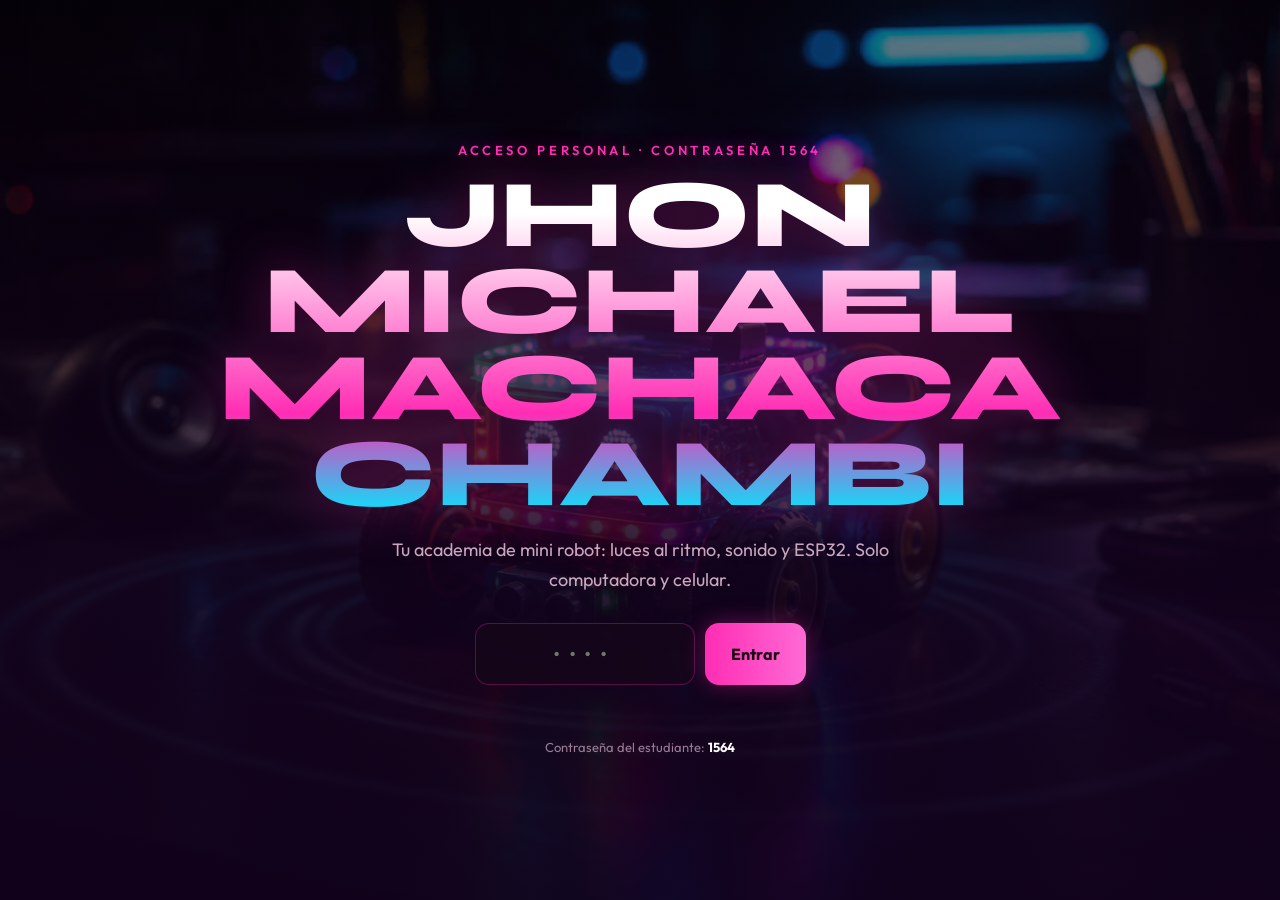
==== index.html @ 1ed936a0 "Publicar academia de Jhon Michael Machaca Chambi Sitio estático con acceso 1564, vúmetro LED, quiz y" ====
<!DOCTYPE html>
<html lang="es">
<head>
<meta charset="UTF-8" />
<meta name="viewport" content="width=device-width, initial-scale=1" />
<title>Jhon Michael Machaca Chambi · Mini robot LED</title>
<link rel="preconnect" href="https://fonts.googleapis.com" />
<link rel="preconnect" href="https://fonts.gstatic.com" crossorigin />
<link href="https://fonts.googleapis.com/css2?family=Syne:wght@700;800&family=Outfit:wght@300;400;500;600;700&family=JetBrains+Mono:wght@400;600&display=swap" rel="stylesheet" />
<style>
:root{
  --bg:#09010f; --card:#16061a; --line:rgba(255,45,180,.28);
  --mag:#ff2db4; --cyan:#00e8ff; --amber:#ffb020; --lime:#c8ff3d;
  --txt:#ffeef8; --muted:#c9a8c0; --ok:#32f08c; --bad:#ff4d6d;
  --pur:#1a0520;
}
*{box-sizing:border-box;margin:0;padding:0}
html,body{background:var(--bg);color:var(--txt);font-family:Outfit,system-ui,sans-serif;min-height:100%}
body{overflow-x:hidden}
img{max-width:100%;display:block}
button,input{font-family:inherit}
a{color:var(--cyan)}

#gate{position:fixed;inset:0;z-index:80;display:grid;place-items:center;
  background:#09010f url("img/hero.jpg") center/cover no-repeat;}
#gate::before{content:"";position:absolute;inset:0;background:
  linear-gradient(180deg,rgba(9,1,15,.5),rgba(18,2,28,.94) 72%)}
.gate-box{position:relative;z-index:1;text-align:center;padding:32px 28px;max-width:980px;width:92%}
.kicker{letter-spacing:.28em;text-transform:uppercase;color:var(--mag);font-size:13px;font-weight:600;margin-bottom:14px;
  text-shadow:0 0 18px rgba(255,45,180,.45)}
.mega{font-family:Syne,sans-serif;font-weight:800;line-height:.9;font-size:clamp(40px,8.4vw,96px);
  background:linear-gradient(180deg,#fff 12%,var(--mag) 70%,var(--cyan));
  -webkit-background-clip:text;background-clip:text;color:transparent;
  filter:drop-shadow(0 0 28px rgba(255,45,180,.35))}
.sub{margin:18px auto 28px;color:var(--muted);font-size:18px;max-width:560px}
.login-row{display:flex;gap:10px;justify-content:center;flex-wrap:wrap}
.login-row input{background:rgba(22,6,26,.86);border:1px solid var(--line);color:#fff;font-size:22px;
  letter-spacing:.4em;text-align:center;padding:16px 18px;border-radius:14px;width:220px;outline:none}
.login-row input:focus{border-color:var(--mag);box-shadow:0 0 0 4px rgba(255,45,180,.22)}
.btn{background:linear-gradient(90deg,var(--mag),#ff6ad5);color:#1a0414;border:0;font-weight:700;
  padding:16px 26px;border-radius:14px;cursor:pointer;font-size:16px;box-shadow:0 0 22px rgba(255,45,180,.35)}
.btn:hover{filter:brightness(1.08)}
.btn.ghost{background:transparent;color:var(--mag);border:1px solid var(--line);box-shadow:none}
.err{color:var(--bad);min-height:22px;margin-top:12px;font-weight:600}
.hint{margin-top:18px;color:#9a7a94;font-size:13px}

#app{display:none}
.top{position:sticky;top:0;z-index:20;backdrop-filter:blur(16px);
  background:rgba(9,1,15,.78);border-bottom:1px solid var(--line);
  display:flex;align-items:center;justify-content:space-between;padding:12px 6vw;gap:12px}
.brand{font-family:Syne,sans-serif;font-weight:800;font-size:15px;letter-spacing:.04em}
.brand span{color:var(--mag)}
nav{display:flex;gap:16px;flex-wrap:wrap;font-size:13px}
nav a{color:var(--muted);text-decoration:none}
nav a:hover{color:var(--cyan)}
.wrap{width:min(1180px,92vw);margin:0 auto}

.hero{position:relative;min-height:88vh;display:grid;align-items:end;
  background:#09010f url("img/hero.jpg") center/cover no-repeat}
.hero::after{content:"";position:absolute;inset:0;background:
  linear-gradient(180deg,rgba(9,1,15,.18) 8%,rgba(9,1,15,.94) 80%)}
.hero-inner{position:relative;z-index:1;padding:8vh 6vw 8vh}
.hero h1{font-family:Syne,sans-serif;font-weight:800;font-size:clamp(42px,9vw,108px);line-height:.9;max-width:18ch}
.hero h1 em{font-style:normal;background:linear-gradient(90deg,#fff,var(--mag),var(--cyan));
  -webkit-background-clip:text;background-clip:text;color:transparent}
.chips{display:flex;gap:8px;flex-wrap:wrap;margin:22px 0 10px}
.chip{border:1px solid var(--line);background:rgba(255,45,180,.1);color:var(--mag);
  padding:8px 14px;border-radius:999px;font-size:13px;font-weight:600}
.lead{font-size:clamp(18px,2.2vw,24px);color:#f3d7ea;max-width:64ch;margin-top:10px}

section{padding:88px 0}
h2{font-family:Syne,sans-serif;font-size:clamp(28px,5vw,52px);line-height:1;margin-bottom:12px}
h2 b{color:var(--mag)}
.sec-k{color:var(--amber);letter-spacing:.22em;text-transform:uppercase;font-size:12px;font-weight:700;margin-bottom:10px}
p{color:var(--muted);line-height:1.65}

.videos{display:grid;grid-template-columns:1fr 1fr;gap:22px;margin-top:28px}
@media (max-width:860px){.videos{grid-template-columns:1fr}}
.vcard{background:var(--card);border:1px solid var(--line);border-radius:22px;overflow:hidden}
.vcard iframe{width:100%;aspect-ratio:16/9;border:0;display:block}
.vcard .meta{padding:18px 20px}
.vcard h3{font-size:18px;margin-bottom:6px}
.vcard p{font-size:14px}

.lab{display:grid;grid-template-columns:1.15fr .85fr;gap:22px;margin-top:28px}
@media (max-width:900px){.lab{grid-template-columns:1fr}}
.panel{background:var(--card);border:1px solid var(--line);border-radius:22px;padding:22px}
.modes{display:flex;gap:8px;margin:12px 0 16px}
.modes button{flex:1;padding:10px;border-radius:12px;border:1px solid var(--line);background:#220816;color:var(--txt);cursor:pointer}
.modes button.on{background:rgba(255,45,180,.16);border-color:var(--mag);color:var(--mag);font-weight:700}
.arena{position:relative;height:340px;border-radius:16px;background:
  radial-gradient(circle at 50% 30%,#2a0a28,#0c0212 70%);border:1px solid var(--line);overflow:hidden;
  display:flex;flex-direction:column;align-items:center;justify-content:center;gap:18px;padding:16px}
.vu{display:flex;align-items:flex-end;gap:7px;height:150px}
.bar{width:18px;border-radius:6px 6px 3px 3px;background:linear-gradient(180deg,var(--mag),var(--amber),var(--lime));
  box-shadow:0 0 12px rgba(255,45,180,.35);height:12%;transition:height .08s linear}
.face{width:88px;height:72px;border-radius:18px;background:linear-gradient(180deg,#2a1234,#140816);
  border:2px solid var(--mag);position:relative;box-shadow:0 0 24px rgba(255,45,180,.35)}
.eye{position:absolute;top:22px;width:16px;height:16px;border-radius:50%;background:var(--cyan);
  box-shadow:0 0 14px var(--cyan)}
.eye.l{left:16px}.eye.r{right:16px}
.mouth{position:absolute;bottom:14px;left:26px;right:26px;height:6px;border-radius:6px;background:var(--mag);opacity:.85}
.face.pulse .eye{animation:blink 0.6s ease-in-out infinite}
@keyframes blink{0%,100%{transform:scale(1);opacity:1}50%{transform:scale(1.35);opacity:.7}}
.cmds{display:flex;gap:8px;flex-wrap:wrap;margin-top:14px}
.cmds button{background:#220816;border:1px solid var(--line);color:#fff;padding:10px 12px;border-radius:10px;cursor:pointer}
.log{font-family:"JetBrains Mono",monospace;font-size:12px;color:var(--cyan);min-height:44px;margin-top:10px}
.pillars{display:grid;gap:12px}
.pillar{padding:16px;border-radius:16px;background:#220816;border:1px solid var(--line)}
.pillar strong{display:block;color:#fff;font-size:16px;margin-bottom:4px}
.pillar span{color:var(--mag);font-size:12px;letter-spacing:.12em;text-transform:uppercase}

.q{background:var(--card);border:1px solid var(--line);border-radius:20px;padding:22px;margin:16px 0}
.q h3{font-size:18px;margin-bottom:12px}
.opts label{display:block;padding:10px 12px;border-radius:12px;border:1px solid transparent;margin:6px 0;cursor:pointer;color:#f3d7ea}
.opts label:hover{background:#220816}
.opts input{margin-right:8px}
.q.ok{border-color:var(--ok)}
.q.bad{border-color:var(--bad)}
.scorebox{display:none;margin-top:24px;padding:28px;border-radius:24px;
  background:linear-gradient(180deg,#220816,#16061a);border:1px solid var(--mag);text-align:center}
.scorebox .big{font-family:Syne,sans-serif;font-size:clamp(48px,10vw,96px);color:var(--mag)}

#proyectos{display:none}
.grid5{display:grid;grid-template-columns:repeat(auto-fit,minmax(280px,1fr));gap:20px;margin-top:28px}
.pcard{background:var(--card);border:1px solid var(--line);border-radius:22px;overflow:hidden;display:flex;flex-direction:column}
.pcard img{width:100%;height:180px;object-fit:cover}
.pcard .body{padding:18px 18px 20px;flex:1;display:flex;flex-direction:column}
.pcard h3{font-size:20px;margin:6px 0 8px}
.pcard p{font-size:14px;flex:1}
.pick{margin-top:14px}
.picked{outline:2px solid var(--mag);box-shadow:0 0 0 6px rgba(255,45,180,.16)}
#eleccion{display:none;margin-top:28px;padding:28px;border-radius:22px;border:1px solid var(--amber);background:#1a1208}
footer{padding:40px 6vw 70px;color:#9a7a94;font-size:13px;border-top:1px solid var(--line)}
</style>
</head>
<body>

<div id="gate">
  <div class="gate-box">
    <div class="kicker">Acceso personal · contraseña 1564</div>
    <div class="mega">JHON<br>MICHAEL<br>MACHACA<br>CHAMBI</div>
    <p class="sub">Tu academia de mini robot: luces al ritmo, sonido y ESP32. Solo computadora y celular.</p>
    <div class="login-row">
      <input id="pwd" type="password" inputmode="numeric" maxlength="8" placeholder="••••" autocomplete="off" />
      <button class="btn" id="enterBtn">Entrar</button>
    </div>
    <div class="err" id="err"></div>
    <p class="hint">Contraseña del estudiante: <b style="color:#fff">1564</b></p>
  </div>
</div>

<div id="app">
  <div class="top">
    <div class="brand">JHON MICHAEL <span>MACHACA CHAMBI</span></div>
    <nav>
      <a href="#inicio">Inicio</a>
      <a href="#videos">Videos</a>
      <a href="#recurso">Vúmetro</a>
      <a href="#quiz">Quiz</a>
      <a href="#proyectos">Proyectos</a>
    </nav>
  </div>

  <header class="hero" id="inicio">
    <div class="hero-inner">
      <div class="kicker">Ruta 2026 · Mini robot · LED + sonido</div>
      <h1>Hola, <em>Jhon Michael Machaca Chambi</em></h1>
      <div class="chips">
        <span class="chip">Mini robot</span>
        <span class="chip">Luces al ritmo</span>
        <span class="chip">ESP32 para empezar</span>
        <span class="chip">Solo computadora y celular</span>
      </div>
      <p class="lead">Pediste algo simple para principiantes: un mini robot con luces y sonido, todos los básicos. Aquí no hay taller físico. Vas a ver dos videos, jugar con un vúmetro virtual creado para ti, responder 10 preguntas y elegir un proyecto que vive en la web o el celular.</p>
    </div>
  </header>

  <section id="videos">
    <div class="wrap">
      <div class="sec-k">Paso 1 · Mira con atención</div>
      <h2>Tus videos, <b>Jhon</b></h2>
      <p>El primero es un vúmetro: los LEDs brillan con el volumen de la música. El segundo es un top 5 de robots ESP32 para quien recién empieza: Bluetooth integrado (sin HC-05), L298N, powerbank, voz, seguidor de línea y ultrasónico.</p>
      <div class="videos">
        <article class="vcard">
          <iframe src="https://www.youtube.com/embed/ltYu5JxbucE" title="Mini robot con luces al ritmo de la música (Carl-18)" allow="accelerometer; autoplay; clipboard-write; encrypted-media; gyroscope; picture-in-picture; web-share" allowfullscreen></iframe>
          <div class="meta">
            <h3>Mini robot con luces al ritmo de la música (Carl-18)</h3>
            <p>Vúmetro: los LEDs brillan según el volumen de la música. La señal de audio se convierte en nivel de luz. Jhon, este es el efecto que vas a simular en tu laboratorio virtual.</p>
          </div>
        </article>
        <article class="vcard">
          <iframe src="https://www.youtube.com/embed/zw5Iul2Xeo0" title="TOP 5 robots ESP32 para principiantes (Roboticos / Edison R. Sasig)" allow="accelerometer; autoplay; clipboard-write; encrypted-media; gyroscope; picture-in-picture; web-share" allowfullscreen></iframe>
          <div class="meta">
            <h3>TOP 5 robots ESP32 para principiantes (Roboticos / Edison R. Sasig)</h3>
            <p>ESP32 con Bluetooth integrado (no hace falta HC-05), driver L298N, powerbank de celular, Arduino IDE y la app 32 BT Control de MIT App Inventor. El robot por voz usa el mismo hardware: solo cambia la app. Seguidor de línea con TCRT5000 y laberinto con ultrasónico (5 V vs 3.3 V).</p>
          </div>
        </article>
      </div>
    </div>
  </section>

  <section id="recurso">
    <div class="wrap">
      <div class="sec-k">Recurso original · solo software</div>
      <h2>Vúmetro virtual de <b>Jhon</b></h2>
      <p>Sin kit físico. Este laboratorio vive en la computadora o el celular: 12 barras LED reaccionan al ritmo, como el vúmetro de Carl-18. Elige Beat (pulso constante), Clap (un pico de volumen) o Silence. La carita del mini robot de Jhon parpadea en cian cuando hay sonido.</p>
      <div class="lab">
        <div class="panel">
          <strong style="color:#fff">Mini robot de Jhon Michael Machaca Chambi · luces al ritmo</strong>
          <div class="modes">
            <button class="on" id="mBeat">Beat</button>
            <button id="mClap">Clap</button>
            <button id="mSilence">Silence</button>
          </div>
          <div class="arena" id="arena">
            <div class="vu" id="vu"></div>
            <div class="face" id="face">
              <div class="eye l"></div>
              <div class="eye r"></div>
              <div class="mouth"></div>
            </div>
          </div>
          <div class="cmds">
            <button onclick="setMode('beat')">Beat</button>
            <button onclick="setMode('clap')">Clap</button>
            <button onclick="setMode('silence')">Silence</button>
          </div>
          <div class="log" id="log">&gt; Listo, Jhon. Pulsa Beat y mira cómo bailan los LEDs.</div>
        </div>
        <div class="pillars">
          <div class="pillar"><span>01 LED</span><strong>La luz es el volumen</strong><p>Un vúmetro convierte la señal de audio en brillo. Más música = más LEDs encendidos. Eso es exactamente lo que viste en Carl-18.</p></div>
          <div class="pillar"><span>02 Sonido</span><strong>El oído del robot</strong><p>Un micrófono o la salida de audio alimenta el circuito. Aquí lo simulamos con Beat, Clap y Silence, para que Jhon practique sin soldar.</p></div>
          <div class="pillar"><span>03 ESP32</span><strong>Bluetooth ya viene dentro</strong><p>El ESP32 trae Bluetooth integrado: no necesitas el módulo HC-05. Se programa con Arduino IDE y se alimenta con un powerbank de celular. El L298N mueve los motores.</p></div>
          <div class="pillar"><span>04 App</span><strong>MIT App Inventor · 32 BT Control</strong><p>Desde el celular mandas flechas o voz (adelante, atrás, izquierda, derecha, detener). El hardware es el mismo; solo cambia la app. Todo esto Jhon puede enseñarlo en un simulador web.</p></div>
        </div>
      </div>
    </div>
  </section>

  <section id="quiz">
    <div class="wrap">
      <div class="sec-k">Paso 2 · Nivel medio · 16 años</div>
      <h2>Quiz para <b>Jhon Michael Machaca Chambi</b></h2>
      <p>Diez preguntas basadas solo en los dos videos. Elige una opción. Al enviar se califica solo (verde / rojo) y se desbloquean tus 5 proyectos.</p>
      <form id="quizForm"></form>
      <button class="btn" id="gradeBtn" style="margin-top:12px">Calificar a Jhon</button>
      <div class="scorebox" id="scorebox"></div>
    </div>
  </section>

  <section id="proyectos">
    <div class="wrap">
      <div class="sec-k">Paso 3 · Elige tu camino</div>
      <h2>Cinco proyectos de <b>Jhon</b></h2>
      <p>Todo se hace con computadora o celular. Nada de robot físico ni taller. Cada uno lleva el nombre de Jhon Michael Machaca Chambi y puede volverse un ingreso o un impacto social. Elige uno.</p>
      <div class="grid5">
        <article class="pcard" data-p="LEDBeat Jhon">
          <img src="img/ledbeat.jpg" alt="LEDBeat Jhon, vúmetro web de música" />
          <div class="body">
            <span class="chip">Vúmetro web</span>
            <h3>LEDBeat Jhon</h3>
            <p>Jhon crea un vúmetro web y un robot virtual que reacciona a la música, como Carl-18 pero en el navegador. Freemium para colegios: versión gratis + plan de aula.</p>
            <button class="btn pick">Elegir este</button>
          </div>
        </article>
        <article class="pcard" data-p="Curso Mini Robot de Jhon">
          <img src="img/curso.jpg" alt="Curso Mini Robot de Jhon" />
          <div class="body">
            <span class="chip">Curso en línea</span>
            <h3>Curso Mini Robot de Jhon</h3>
            <p>Curso para principiantes: LED, buzzer, ESP32, Bluetooth integrado y control por voz. Licencias a colegios que no tienen taller físico. Se programa en Arduino IDE, como en el video.</p>
            <button class="btn pick">Elegir este</button>
          </div>
        </article>
        <article class="pcard" data-p="App Control Jhon">
          <img src="img/appbt.jpg" alt="App Control Jhon, flechas y micrófono" />
          <div class="body">
            <span class="chip">App de celular</span>
            <h3>App Control Jhon</h3>
            <p>App con flechas y micrófono que controla un robot VIRTUAL (adelante, atrás, izquierda, derecha, detener). Inspirada en 32 BT Control de MIT App Inventor. El hardware no cambia: solo la app.</p>
            <button class="btn pick">Elegir este</button>
          </div>
        </article>
        <article class="pcard" data-p="SensorLab Jhon">
          <img src="img/sensorlab.jpg" alt="SensorLab Jhon, simulador de sensores" />
          <div class="body">
            <span class="chip">Simulador de sensores</span>
            <h3>SensorLab Jhon</h3>
            <p>Simulador web de seguidor de línea (TCRT5000 a 3–5 mm, LED on = blanco / off = negro) y ultrasónico (5 V vs 3.3 V del ESP32, divisor en el pin echo). Talleres virtuales para escuelas rurales.</p>
            <button class="btn pick">Elegir este</button>
          </div>
        </article>
        <article class="pcard" data-p="RoboClase Jhon">
          <img src="img/roboclase.jpg" alt="RoboClase Jhon, plataforma para aulas sin kit" />
          <div class="body">
            <span class="chip">Plataforma social</span>
            <h3>RoboClase Jhon</h3>
            <p>Plataforma de lecciones y simuladores para aulas que no tienen kit. Gratis primero para la comunidad de Jhon Michael Machaca Chambi; después un plan municipal.</p>
            <button class="btn pick">Elegir este</button>
          </div>
        </article>
      </div>
      <div id="eleccion"></div>
    </div>
  </section>

  <footer>
    Espacio personalizado de <b style="color:#fff">Jhon Michael Machaca Chambi</b> · acceso 1564 · mini robot, luces al ritmo y ESP32 · solo computadora y celular.
  </footer>
</div>

<script>
const PASS="1564";
const enter=()=>{
  const v=document.getElementById("pwd").value.trim();
  if(v===PASS){
    document.getElementById("gate").style.display="none";
    document.getElementById("app").style.display="block";
    window.scrollTo(0,0);
    startVu();
  }else{
    document.getElementById("err").textContent="Contraseña incorrecta. La de Jhon es 1564.";
  }
};
document.getElementById("enterBtn").onclick=enter;
document.getElementById("pwd").addEventListener("keydown",e=>{if(e.key==="Enter")enter()});

const vu=document.getElementById("vu");
for(let i=0;i<12;i++){
  const b=document.createElement("div");
  b.className="bar";
  vu.appendChild(b);
}
const bars=[...vu.querySelectorAll(".bar")];
const face=document.getElementById("face");
const log=document.getElementById("log");
let mode="beat", t=0, clapUntil=0, raf=0;

function setMode(m){
  mode=m;
  document.getElementById("mBeat").classList.toggle("on", m==="beat");
  document.getElementById("mClap").classList.toggle("on", m==="clap");
  document.getElementById("mSilence").classList.toggle("on", m==="silence");
  if(m==="clap"){
    clapUntil=performance.now()+420;
    log.textContent="> Clap: pico de volumen. Los 12 LEDs de Jhon se encienden y bajan.";
  }else if(m==="beat"){
    log.textContent="> Beat: las barras bailan al ritmo. Como el vúmetro de Carl-18.";
  }else{
    log.textContent="> Silence: sin audio, los LEDs se apagan. El robot de Jhon descansa.";
  }
}
document.getElementById("mBeat").onclick=()=>setMode("beat");
document.getElementById("mClap").onclick=()=>setMode("clap");
document.getElementById("mSilence").onclick=()=>setMode("silence");

function tick(now){
  t=now/180;
  const clap=mode==="clap" && now<clapUntil;
  const silent=mode==="silence" || (mode==="clap" && now>=clapUntil);
  face.classList.toggle("pulse", !silent);
  bars.forEach((b,i)=>{
    let h;
    if(silent){
      h=8+Math.sin(t*0.4+i)*3;
    }else if(clap){
      const decay=Math.max(0,(clapUntil-now)/420);
      h=30+decay*70+Math.sin(t*8+i)*8;
    }else{
      const wave=0.55+0.45*Math.sin(t+i*0.55)+0.2*Math.sin(t*2.1+i);
      h=12+wave*78*(0.55+0.45*((i%4)/4));
    }
    b.style.height=Math.max(8,Math.min(100,h))+"%";
  });
  raf=requestAnimationFrame(tick);
}
function startVu(){
  if(!raf) raf=requestAnimationFrame(tick);
}

const Q=[
  {q:"En el video de Carl-18, ¿qué hace un vúmetro en el mini robot?",
   o:["Apaga los motores cuando hay ruido en la sala.","Hace que los LEDs brillen según el volumen de la música.","Mide la temperatura del ESP32.","Carga el powerbank del celular."],a:1},
  {q:"¿Qué convierte un VU-meter, según ese mismo video?",
   o:["Luz en movimiento de las ruedas.","La señal de audio en un nivel de luz.","Bluetooth en WiFi.","Código de Python en Arduino."],a:1},
  {q:"¿Por qué el robot con ESP32 no necesita el módulo HC-05?",
   o:["Porque siempre va conectado por USB.","Porque el ESP32 ya trae Bluetooth integrado.","Porque el L298N reemplaza al Bluetooth.","Porque el celular se conecta por infrarrojo."],a:1},
  {q:"¿Qué es el L298N en la robótica educativa del segundo video?",
   o:["Un sensor de línea TCRT5000.","Un driver de motores: controla los motores del robot.","Una app de voz para el celular.","Un tipo de LED RGB."],a:1},
  {q:"¿Con qué se alimenta el robot ESP32 que muestra Roboticos?",
   o:["Con un transformador de 220 V de la pared.","Con un powerbank de celular.","Solo con energía solar.","Únicamente con el USB de la computadora mientras corre."],a:1},
  {q:"El robot Bluetooth y el robot por voz, ¿en qué se diferencian?",
   o:["Usan placas distintas: uno ESP32 y otro Arduino Uno.","Usan el MISMO hardware; solo cambia la app del celular.","El de voz necesita un HC-05 extra.","El de voz no puede usar el L298N."],a:1},
  {q:"¿Cuáles son las órdenes de voz del robot del video?",
   o:["start, stop, jump, sit, run.","adelante, atrás, izquierda, derecha, detener.","prender, apagar, volar, aterrizar.","solo izquierda y derecha."],a:1},
  {q:"En el sensor TCRT5000, ¿cuándo se enciende el LED de calibración?",
   o:["Sobre la línea negra.","En superficie blanca (se apaga sobre la línea negra).","Solo cuando el robot está apagado.","Cuando el ultrasónico mide 30 cm."],a:1},
  {q:"¿Cómo se colocan los sensores de línea respecto a la pista?",
   o:["A 10–15 cm, bien separados.","A 3 a 5 mm de la pista, cerca uno del otro.","Pegados al techo del chasis.","A 30 cm, igual que el follow-me."],a:1},
  {q:"El ultrasónico es de 5 V y el ESP32 de 3.3 V. ¿Qué hay que hacer?",
   o:["Conectar el eco directo al ESP32, no pasa nada.","Usar un divisor de voltaje o conversor de lógica, sobre todo en el pin echo.","Subir el ESP32 a 12 V.","Quitar el L298N para que no haya conflicto."],a:1}
];
const form=document.getElementById("quizForm");
Q.forEach((item,i)=>{
  const d=document.createElement("div");d.className="q";d.id="q"+i;
  d.innerHTML=`<h3>${i+1}. ${item.q}</h3><div class="opts">${item.o.map((t,j)=>`<label><input type="radio" name="q${i}" value="${j}" /> ${t}</label>`).join("")}</div>`;
  form.appendChild(d);
});
document.getElementById("gradeBtn").onclick=()=>{
  let score=0, missing=0;
  Q.forEach((item,i)=>{
    const sel=form.querySelector(`input[name="q${i}"]:checked`);
    const box=document.getElementById("q"+i);
    box.classList.remove("ok","bad");
    if(!sel){missing++;box.classList.add("bad");return}
    if(+sel.value===item.a){score++;box.classList.add("ok")}
    else box.classList.add("bad");
  });
  if(missing){alert("Jhon, responde las "+missing+" que te faltan.");return}
  const pct=Math.round(score/10*100);
  let msg=pct>=80?"Excelente. Ya tienes base para elegir un proyecto de mini robot virtual.":pct>=60?"Bien. Revisa las que marcamos en rojo y vuelve a los videos si hace falta.":"Hay que volver a los videos. El vúmetro virtual te ayuda a ver LED + sonido.";
  const box=document.getElementById("scorebox");
  box.style.display="block";
  box.innerHTML=`<div class="kicker">Calificación de Jhon Michael Machaca Chambi</div>
    <div class="big">${score}/10</div>
    <p style="color:#fff;font-size:20px;margin:8px 0">${pct}% · ${msg}</p>
    <p>Las correctas quedan en verde y las otras en rojo. Abajo ya puedes elegir tu proyecto.</p>`;
  document.getElementById("proyectos").style.display="block";
  box.scrollIntoView({behavior:"smooth"});
};

document.querySelectorAll(".pcard .pick").forEach(btn=>{
  btn.onclick=()=>{
    document.querySelectorAll(".pcard").forEach(c=>c.classList.remove("picked"));
    const card=btn.closest(".pcard");
    card.classList.add("picked");
    const title=card.dataset.p;
    const el=document.getElementById("eleccion");
    el.style.display="block";
    el.innerHTML=`<div class="kicker">Proyecto elegido</div>
      <h3 style="font-family:Syne,sans-serif;font-size:32px;color:var(--amber);margin:8px 0">${title}</h3>
      <p style="color:#fff">Jhon Michael Machaca Chambi va a desarrollar este proyecto solo con computadora y celular. Sin taller físico ni kit. La meta: luces, sonido y ESP32 al alcance de cualquier aula.</p>`;
    el.scrollIntoView({behavior:"smooth"});
  };
});
</script>
</body>
</html>
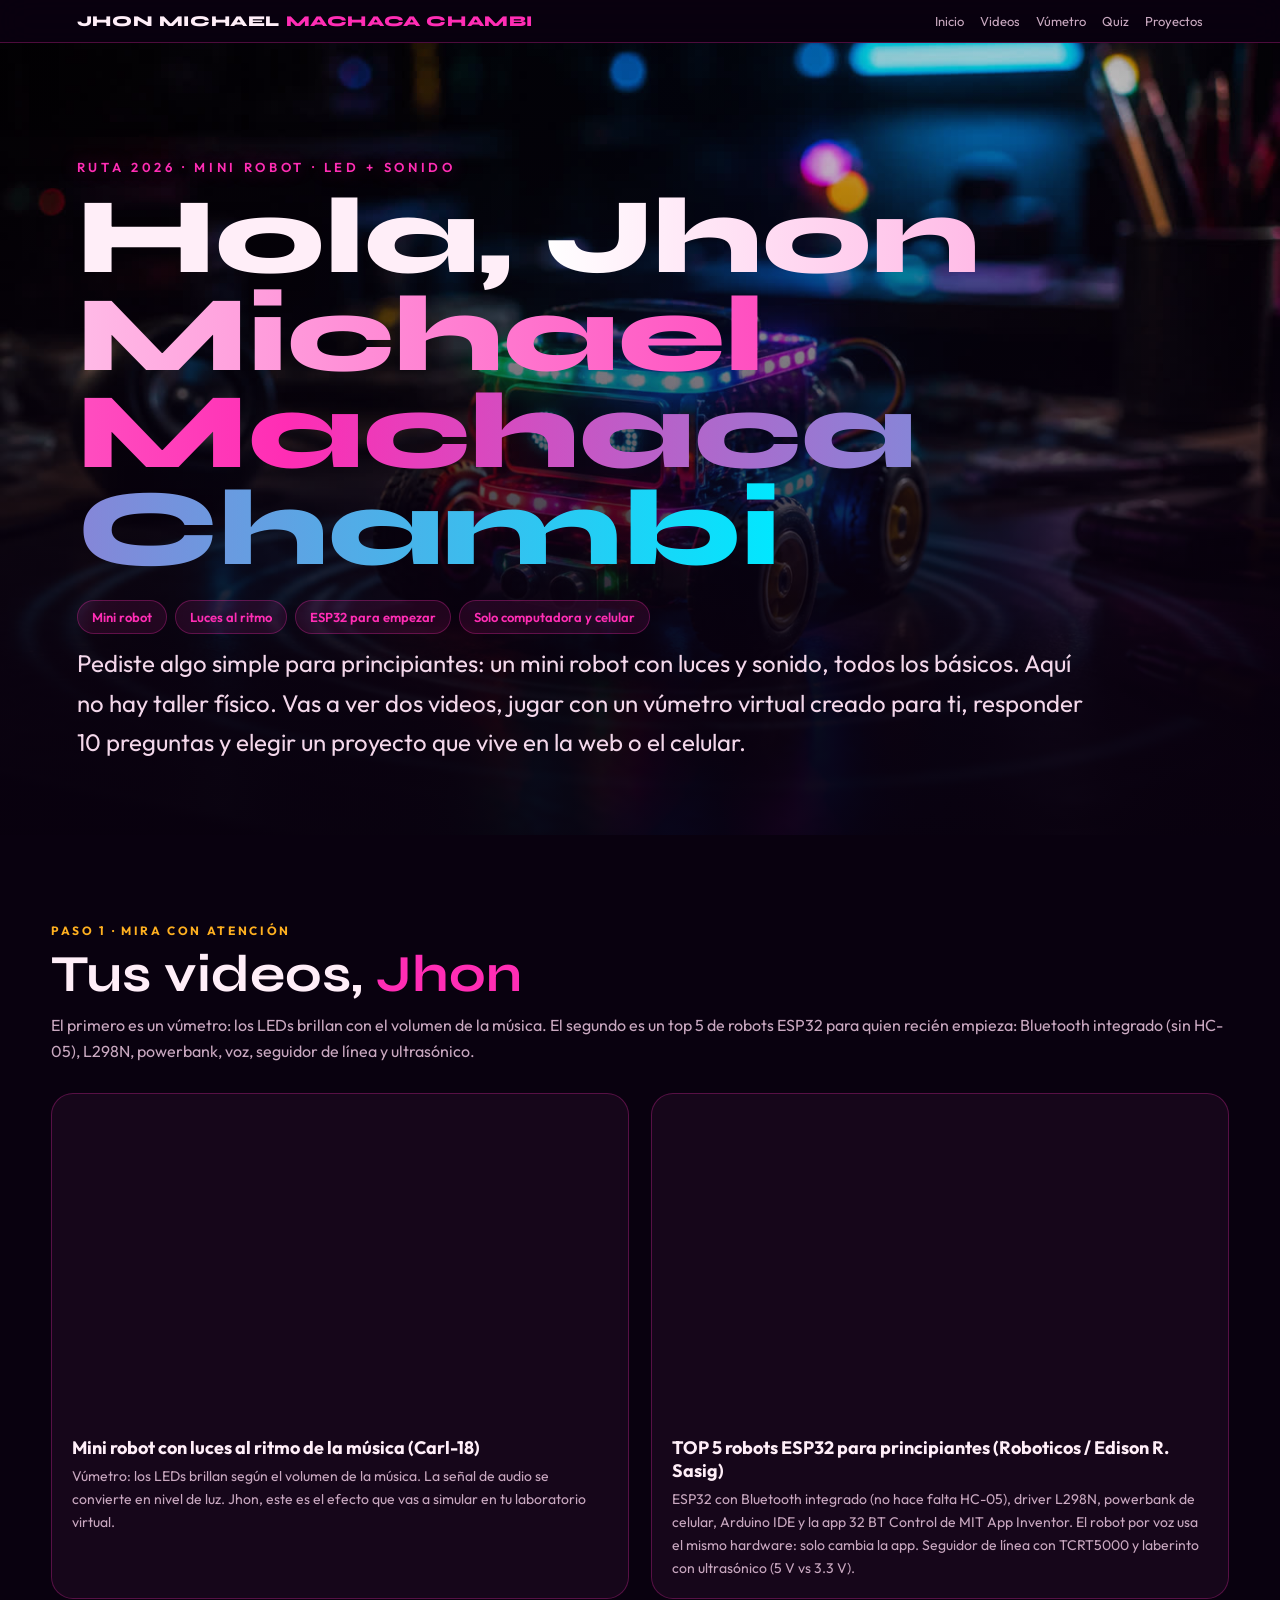
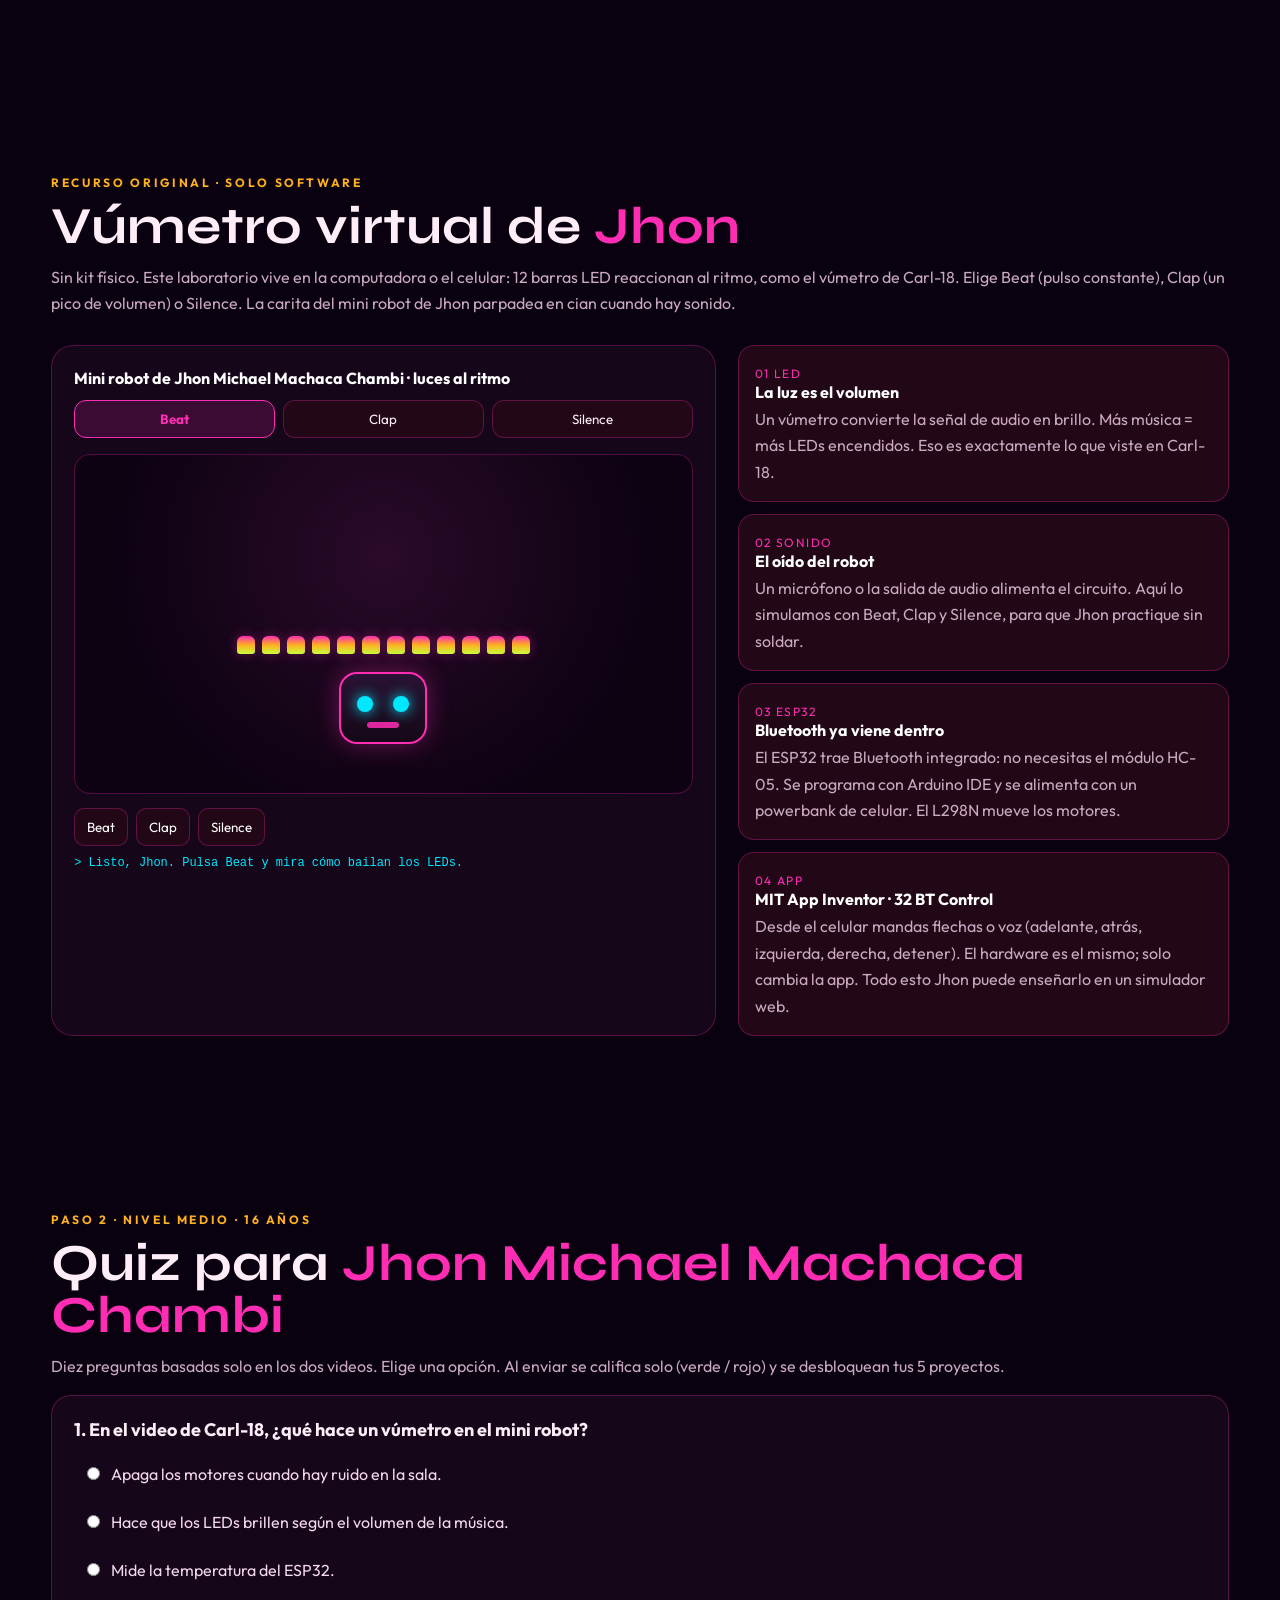
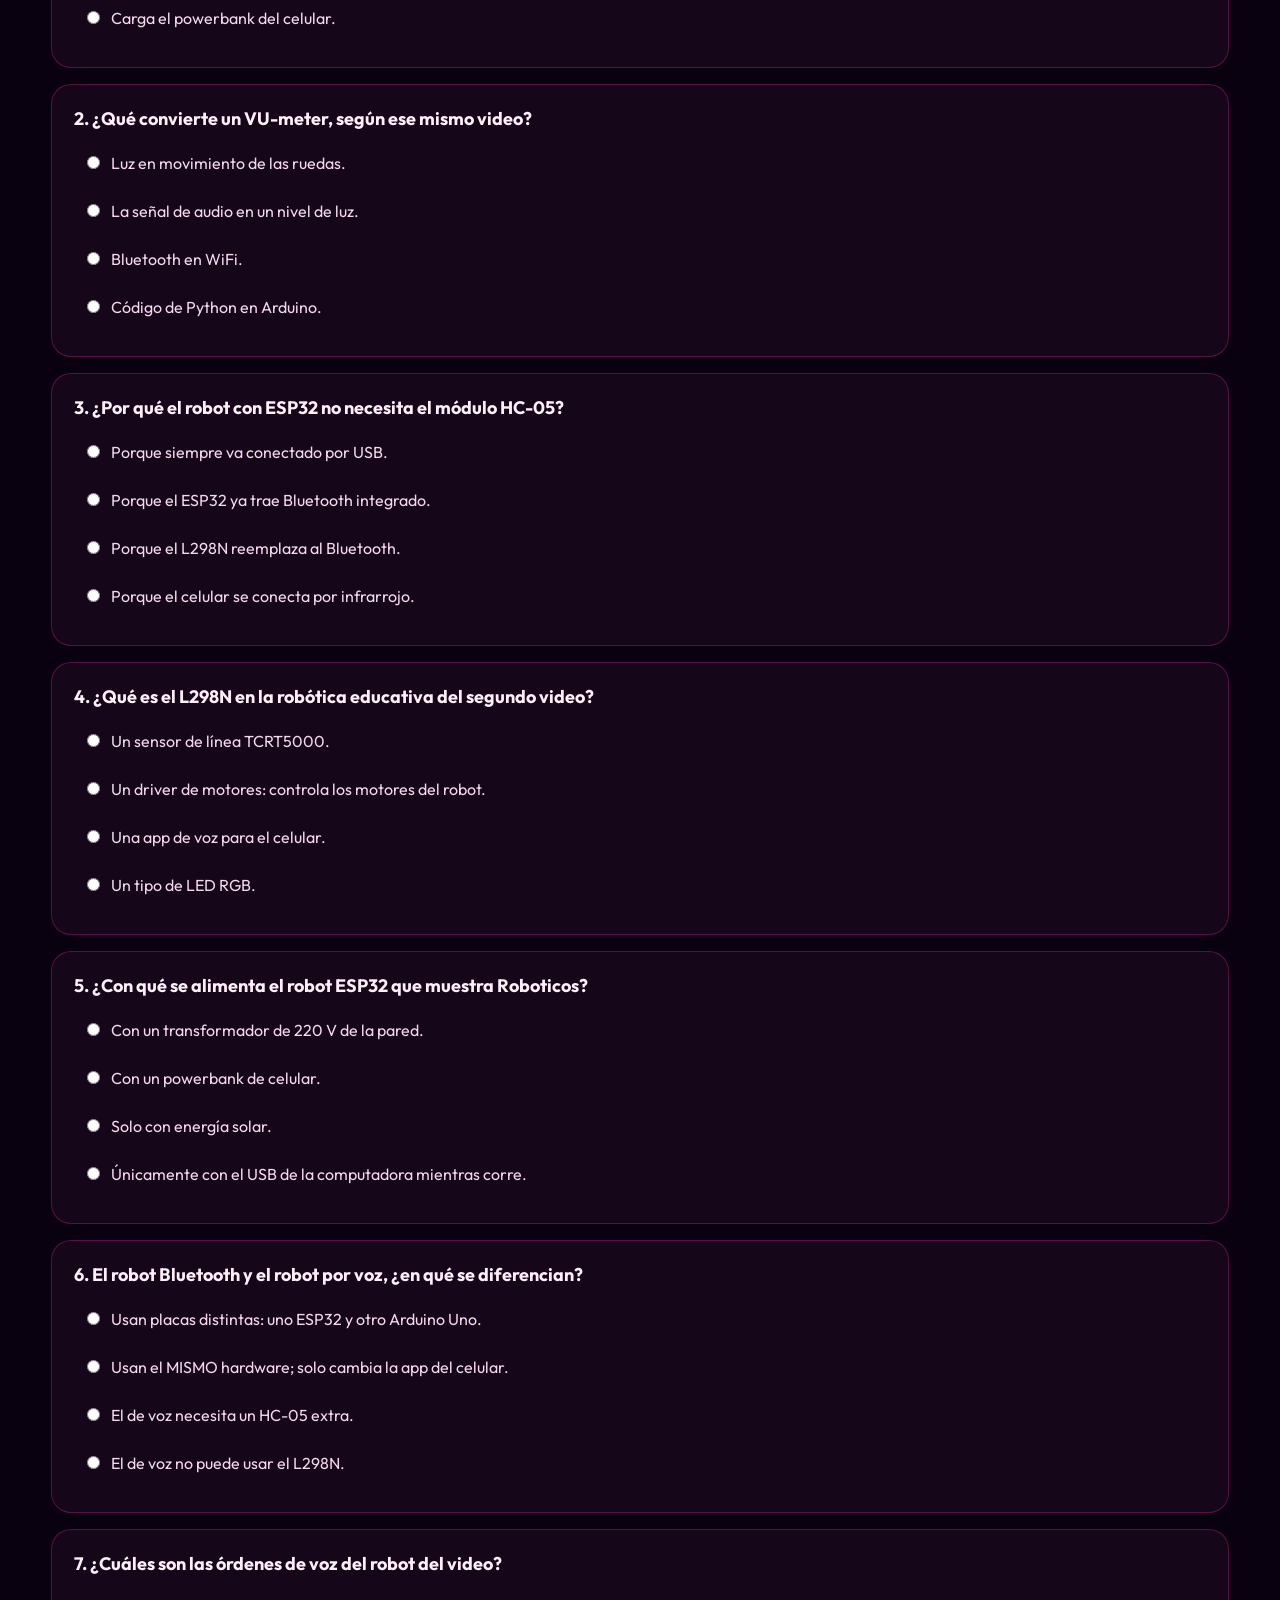
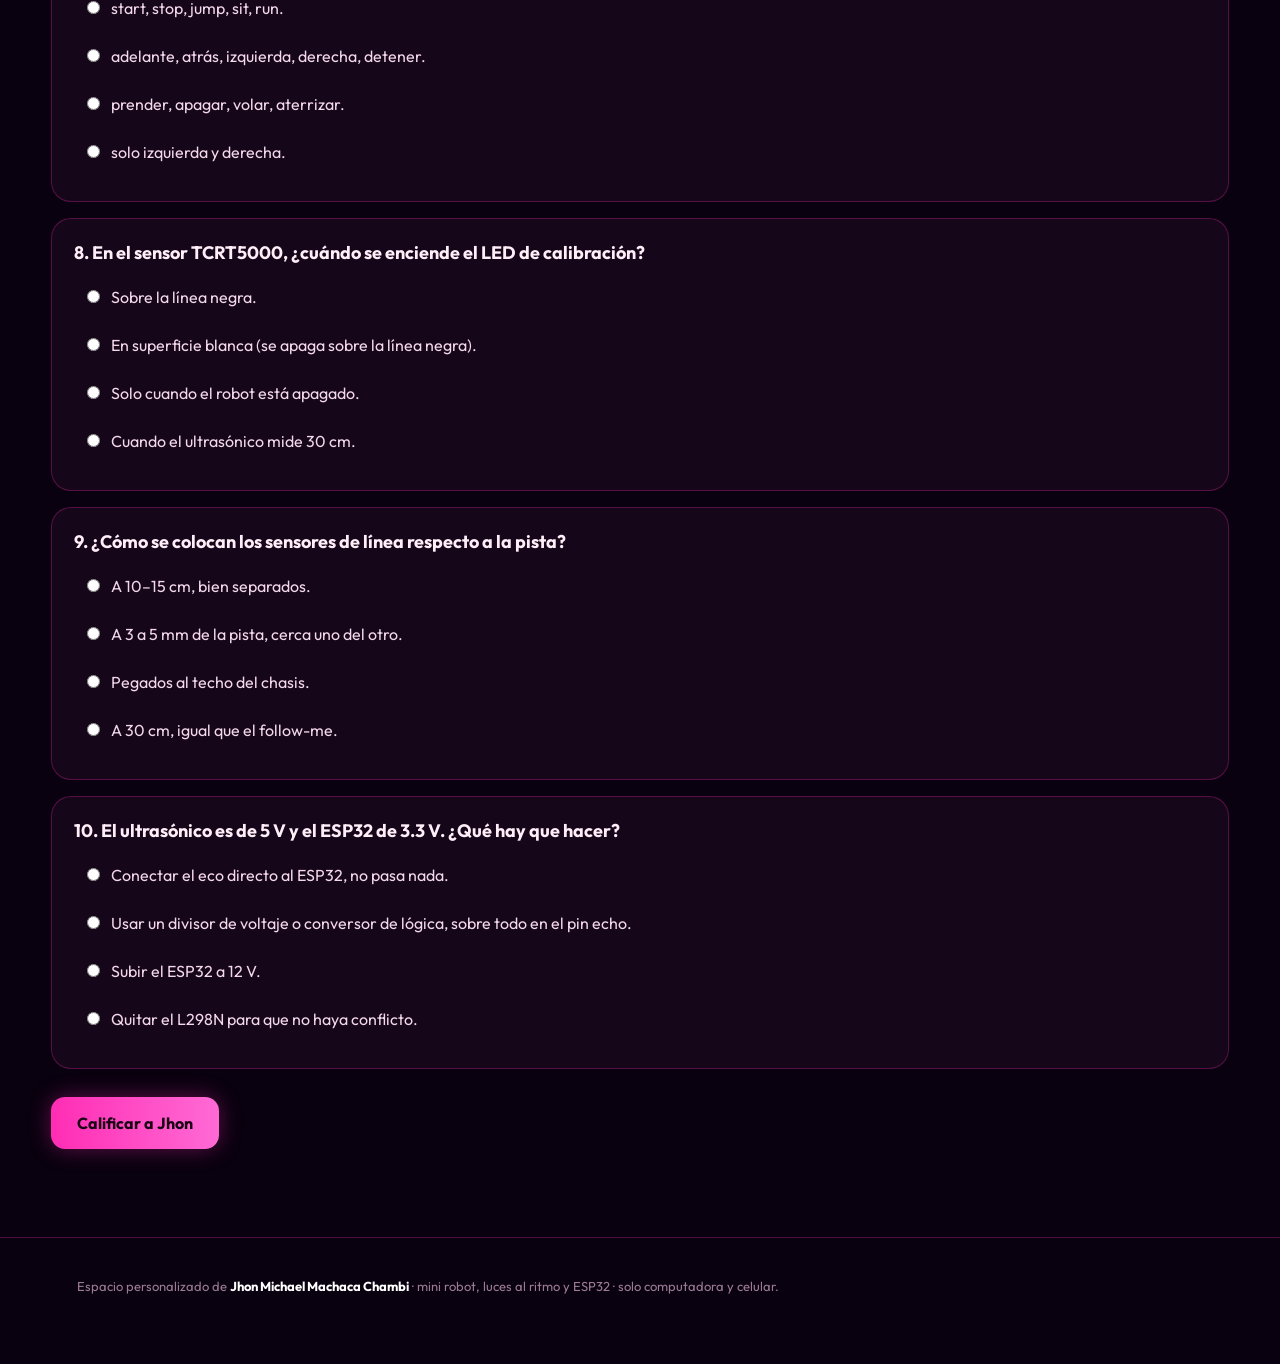
==== commit 78b8ea70: "Remove student password gate" ====
--- a/index.html
+++ b/index.html
@@ -44,7 +44,7 @@
 .err{color:var(--bad);min-height:22px;margin-top:12px;font-weight:600}
 .hint{margin-top:18px;color:#9a7a94;font-size:13px}
 
-#app{display:none}
+#app{display:block}
 .top{position:sticky;top:0;z-index:20;backdrop-filter:blur(16px);
   background:rgba(9,1,15,.78);border-bottom:1px solid var(--line);
   display:flex;align-items:center;justify-content:space-between;padding:12px 6vw;gap:12px}
@@ -136,20 +136,6 @@
 </head>
 <body>
 
-<div id="gate">
-  <div class="gate-box">
-    <div class="kicker">Acceso personal · contraseña 1564</div>
-    <div class="mega">JHON<br>MICHAEL<br>MACHACA<br>CHAMBI</div>
-    <p class="sub">Tu academia de mini robot: luces al ritmo, sonido y ESP32. Solo computadora y celular.</p>
-    <div class="login-row">
-      <input id="pwd" type="password" inputmode="numeric" maxlength="8" placeholder="••••" autocomplete="off" />
-      <button class="btn" id="enterBtn">Entrar</button>
-    </div>
-    <div class="err" id="err"></div>
-    <p class="hint">Contraseña del estudiante: <b style="color:#fff">1564</b></p>
-  </div>
-</div>
-
 <div id="app">
   <div class="top">
     <div class="brand">JHON MICHAEL <span>MACHACA CHAMBI</span></div>
@@ -306,26 +292,11 @@
   </section>
 
   <footer>
-    Espacio personalizado de <b style="color:#fff">Jhon Michael Machaca Chambi</b> · acceso 1564 · mini robot, luces al ritmo y ESP32 · solo computadora y celular.
+    Espacio personalizado de <b style="color:#fff">Jhon Michael Machaca Chambi</b> · mini robot, luces al ritmo y ESP32 · solo computadora y celular.
   </footer>
 </div>
 
 <script>
-const PASS="1564";
-const enter=()=>{
-  const v=document.getElementById("pwd").value.trim();
-  if(v===PASS){
-    document.getElementById("gate").style.display="none";
-    document.getElementById("app").style.display="block";
-    window.scrollTo(0,0);
-    startVu();
-  }else{
-    document.getElementById("err").textContent="Contraseña incorrecta. La de Jhon es 1564.";
-  }
-};
-document.getElementById("enterBtn").onclick=enter;
-document.getElementById("pwd").addEventListener("keydown",e=>{if(e.key==="Enter")enter()});
-
 const vu=document.getElementById("vu");
 for(let i=0;i<12;i++){
   const b=document.createElement("div");
